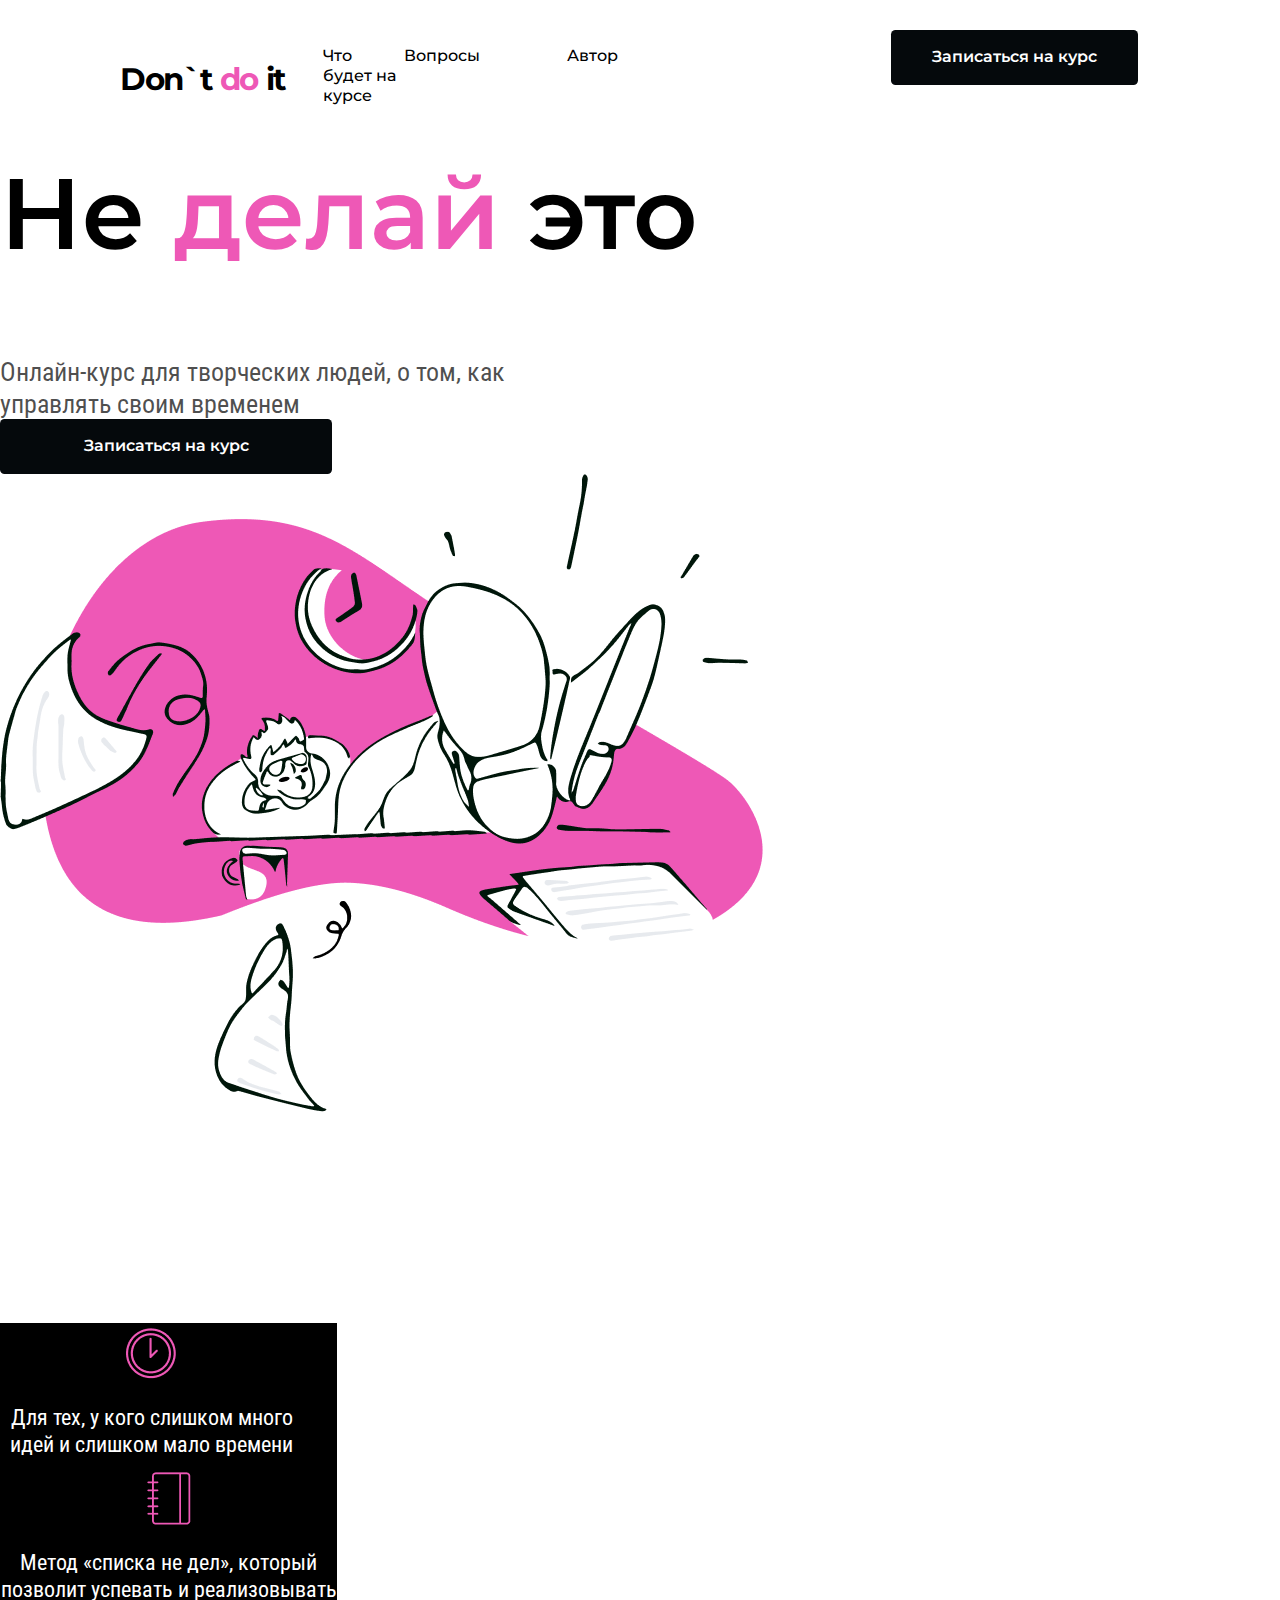
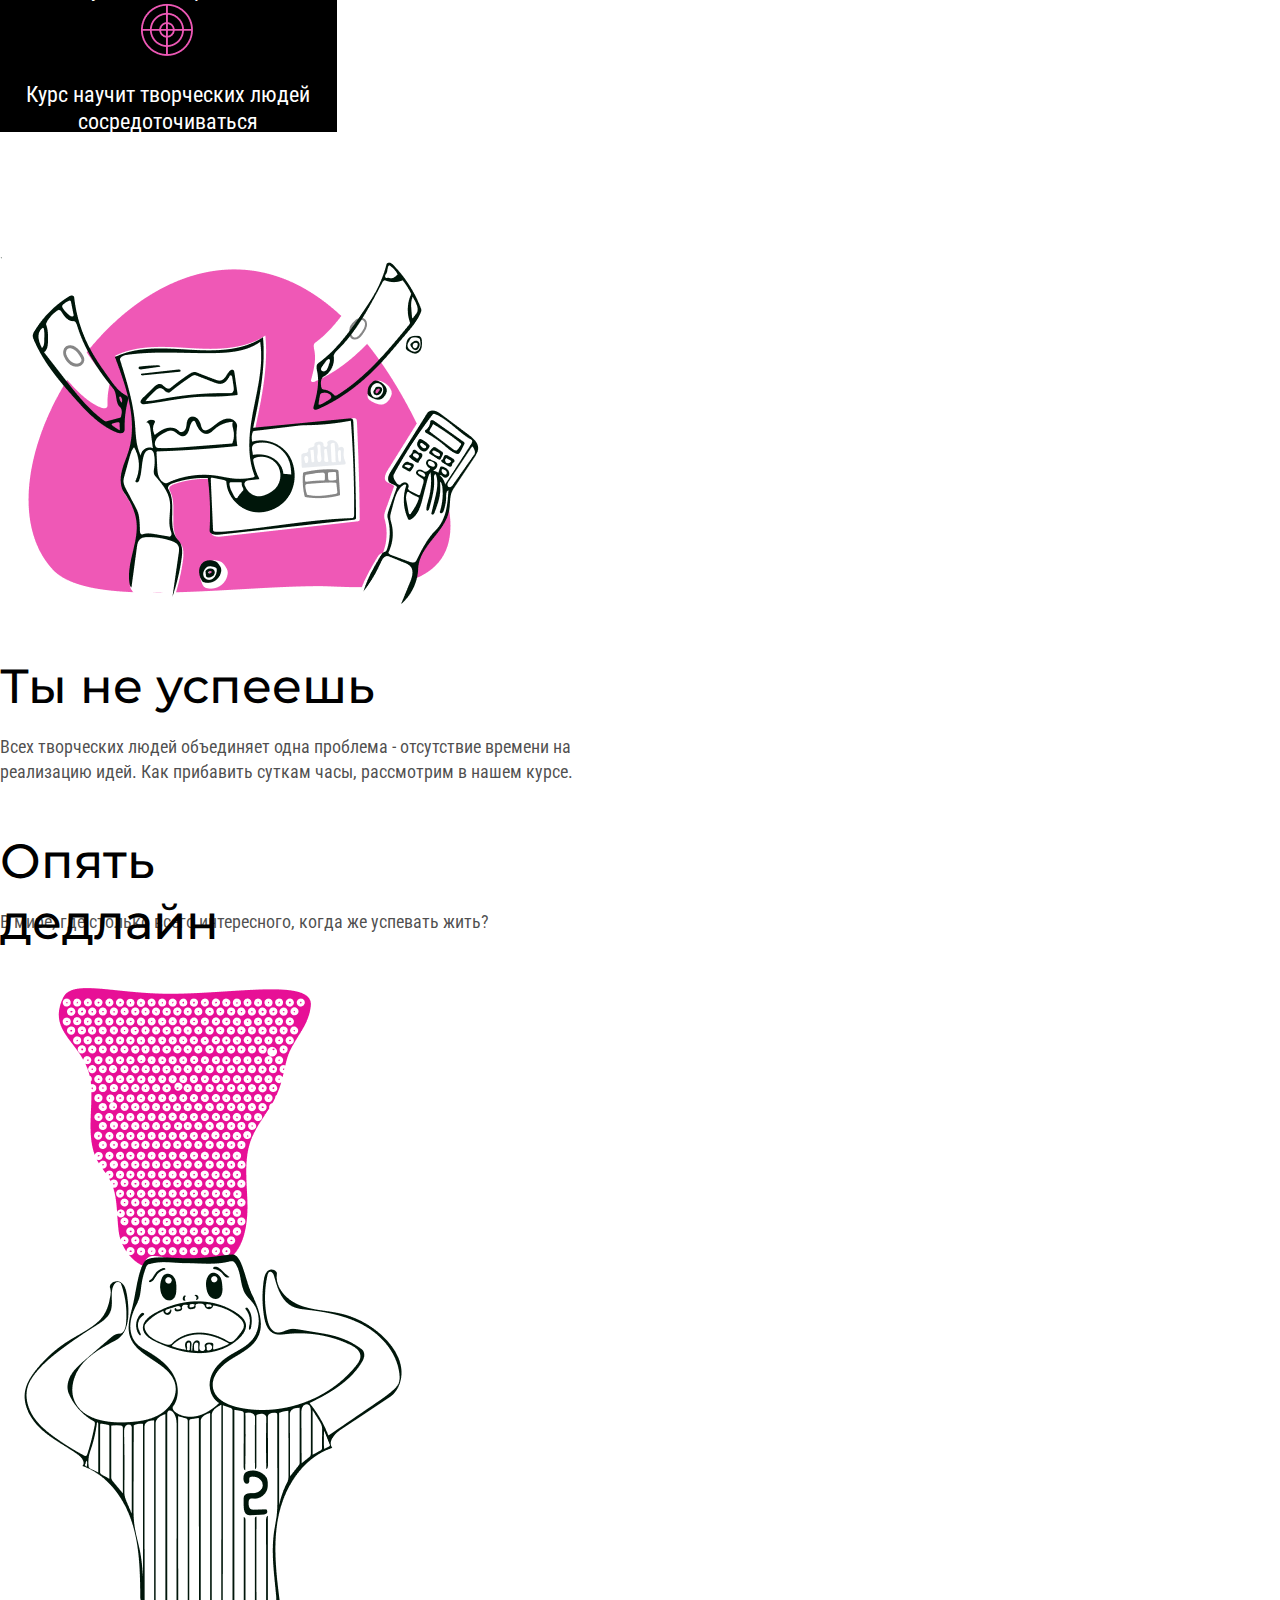
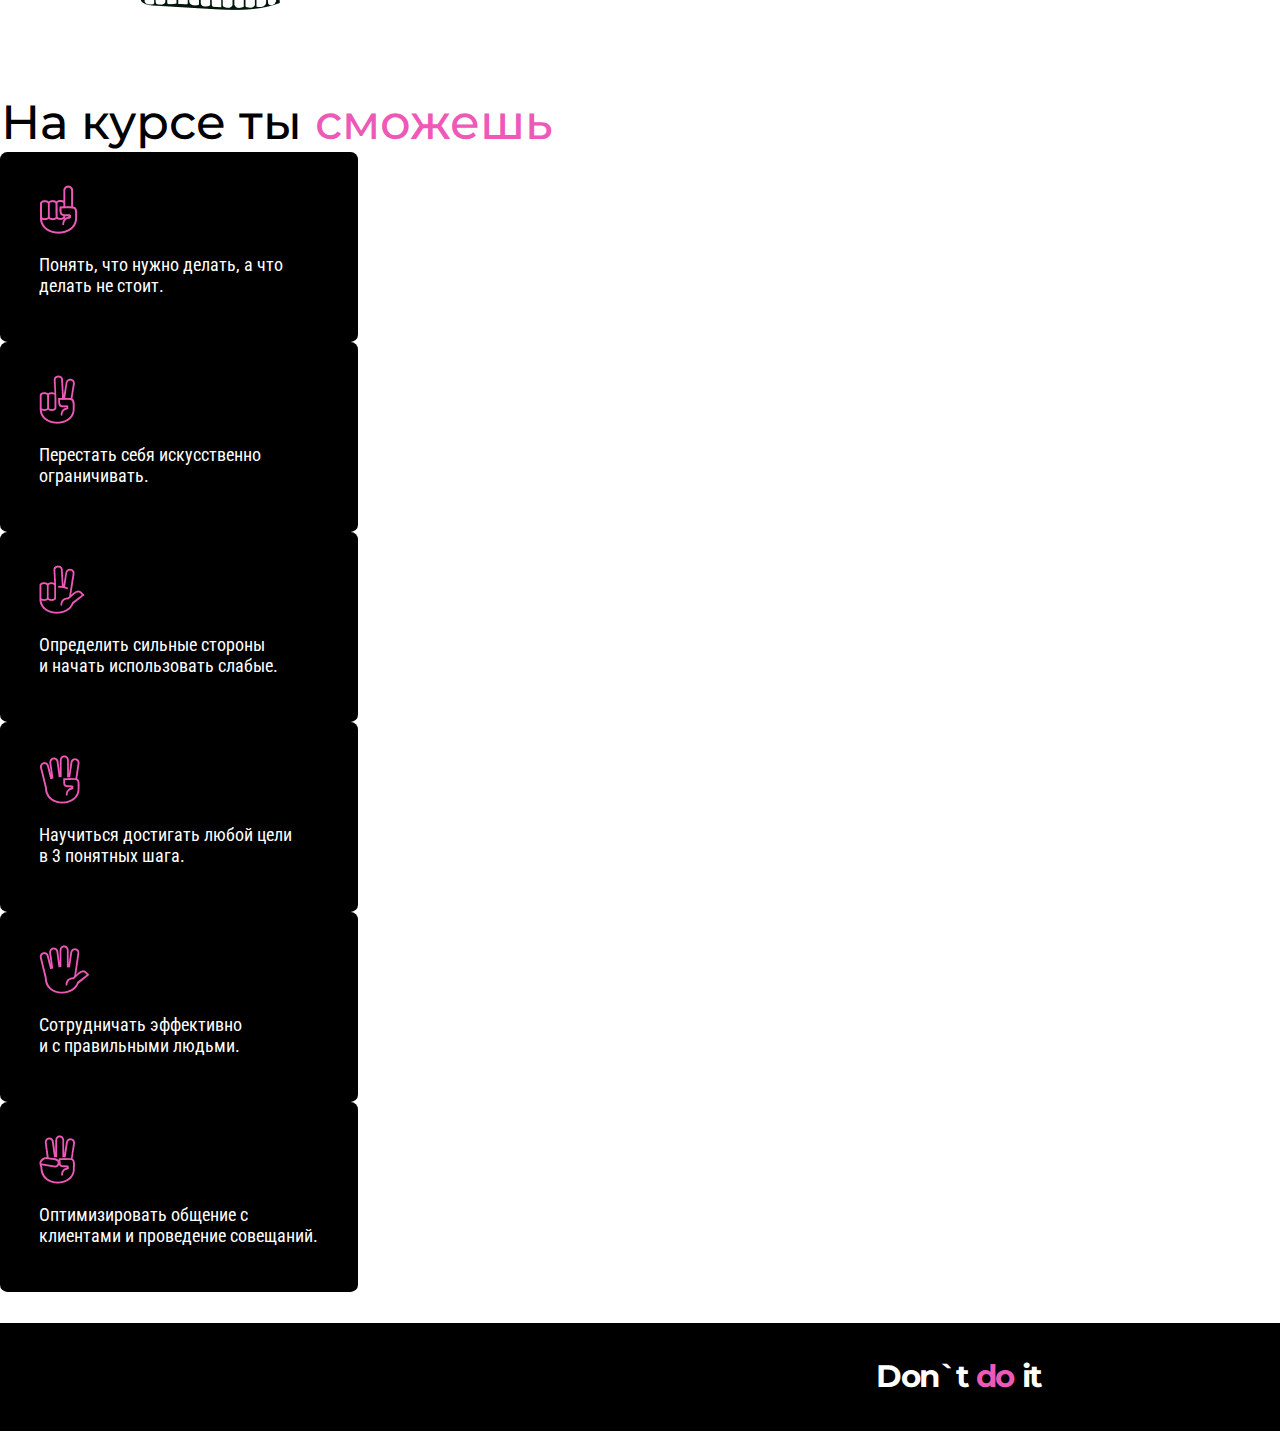
==== lw6/index.html @ 59289122 "25.03.2022" ====
<!DOCTYPE html>
<html lang="ru">
  <head>
    <title>Don't do it.</title>
    <link rel="stylesheet" href="styles/styles.css">
    <link href="https://fonts.googleapis.com/css2?family=Montserrat:wght@700&display=swap" rel="stylesheet">
    <link href="https://fonts.googleapis.com/css2?family=Montserrat:wght@600&display=swap" rel="stylesheet">
    <link href="https://fonts.googleapis.com/css2?family=Montserrat:wght@500&display=swap" rel="stylesheet">
    <link href="https://fonts.googleapis.com/css2?family=Roboto+Condensed&display=swap" rel="stylesheet">
  </head>
  <body class="celling">
    <header>
      <div class="paragraph_question">
        <p>Don`t
        <span class="pt_purple">do</span>
        it</p>
      </div>
      <div class="paragraph_links">
        <p class="paragraph_link">Что будет на курсе<span class="paragraph_link">Вопросы</span><span class="paragraph_link">Автор</span></p>
      </div>
      <div class="button_small">
        <p class="button_text">Записаться на курс</p>
      </div>
    </header>
    <div class="inviting_to_course">
      <h1>Не <span class="pt_purple">делай </span>это</h1>   
      <div class="title_descr">
        <p>Онлайн-курс для творческих людей, о том, как управлять своим временем</p>
      </div>
      <div class="button_medium">
        <p class="button_text">Записаться на курс</p>
      </div>
      <div class="done_img">
        <img src="img/Done.png" alt="Sample_image" />
      </div> 
    </div>
    <div class="who_for">
      <div class="less_time">
        <div class="tiny_image_time">
          <img src="img/Time.png" alt="Clock" />
        </div>
        <div class="tiny_text_time">
          <p>Для тех, у кого слишком много идей и слишком мало времени</p>
        </div>
      </div>
      <div class="nothingtodo_method">
        <div class="tiny_image_note">
            <img src="img/notebook.png" alt="death_note" />
          </div>
          <div class="tiny_text_method">
            <p>Метод «списка не дел», который позволит успевать и реализовывать</p>
          </div>  
      </div>
      <div class="focuson">
        <div class="tiny_image_focus">
          <img src="img/target.png" alt="target" />
        </div>
        <div class="tiny_text_focus">
          <p>Курс научит творческих людей сосредоточиваться</p>
        </div>  
      </div>
    </div>
    <div class="not_enough_time">
      <div class="finances_img">
        <img src="img/Finances.png" alt="Finances" />
      </div>
      <div class="not_enough_time_head">
        <p>Ты не успеешь</p>
      </div>
      <div class="not_enough_time_p">
        <p>
          Всех творческих людей объединяет одна проблема - отсутствие времени на реализацию идей. Как прибавить суткам часы, рассмотрим в нашем курсе.
        </p>  
      </div>
    </div>
    <div class="deadline_again">
      <div class="deadline_again_head">
        <p>Опять дедлайн</p>  
      </div>
      <div class="deadline_again_p">
        <p>
          В мире, где столько всего интересного, когда же успевать жить?
        </p>
      </div>
      <div class="mindblowing_img">
        <img src="img/Mind_Blowing.png" alt="omg" />
      </div>
    </div>
    <div class="what_will_you_gain">
      <div class="wwyg_head">
        <p>На курсе ты <span class="pt_purple">сможешь</span></p>
      </div>
      <div class="wwyg_block">
        <div class="wwyg_block_img">
          <img src="img/Hand1.png" alt="Hand1" />
        </div>
        <div class="wwyg_block_text">
          <p>Понять, что нужно делать, а что делать не стоит.</p>
        </div>  
      </div>
      <div class="wwyg_block">
        <div class="wwyg_block_img">
          <img src="img/Hand2.png" alt="Hand2" />
        </div>
        <div class="wwyg_block_text">
          <p>Перестать себя искусственно ограничивать.</p>
        </div>  
      </div>
      <div class="wwyg_block">
        <div class="wwyg_block_img">
          <img src="img/Hand3.png" alt="Hand3" />
        </div>
        <div class="wwyg_block_text">
          <p>Определить сильные стороны <br>и начать использовать слабые.</p>
        </div>  
      </div>
      <div class="wwyg_block">
        <div class="wwyg_block_img">
          <img src="img/Hand4.png" alt="Hand4" />
        </div>
        <div class="wwyg_block_text">
          <p>Научиться достигать любой цели <br>в 3 понятных шага.</p>
        </div>  
      </div>
      <div class="wwyg_block">
        <div class="wwyg_block_img">
          <img src="img/Hand5.png" alt="Hand5" />
        </div>
        <div class="wwyg_block_text">
          <p>Сотрудничать эффективно <br>и с правильными людьми.</p>
        </div>  
      </div>
      <div class="wwyg_block">
        <div class="wwyg_block_img">
          <img src="img/Hand6.png" alt="Hand6" />
        </div>
        <div class="wwyg_block_text">
          <p>Оптимизировать общение с клиентами и проведение совещаний.</p>
        </div>  
      </div>
    </div>
    <footer>
      <p class="footer_text">Don`t <span class="pt_purple">do </span>it</p>    
    </footer>
  </body>
</html>
---- lw6/styles/styles.css ----
header
{
    height: 55px;
    padding-left: 120px;
    margin-top: 30px;
    display: flex;
}

h1
{
    width: 745px;
    height: 138.31px;
    left: 0px;
    top: 0px;

    font-family: 'Montserrat';
    font-style: normal;
    font-weight: 600;
    font-size: 100px;
    line-height: 122.35%;
    /* or 122px */


color: #000000;
}

footer
{
    width: 1920px;
    height: 108px;

    background: #000000;
}

.celling
{
    max-width: 1680px;
    margin-left: auto;
    margin-right: auto;
}
.paragraph_question
{
    width: 203px;
    height: 37.69px;
    left: 0px;

    font-family: 'Montserrat';
    font-style: normal;
    font-weight: 700;
    font-size: 30.8354px;
    line-height: 122.33%;
    /* identical to box height, or 38px */

    letter-spacing: -0.045em;

    color: #000000;
}

.pt_purple
{
    color: #EE58B6; 
}

.paragraph_links
{
    display: flex;
    flex-direction: row;
    align-items: flex-start;
    padding: 0px;

    width: 469px;
    height: 20px;
}

.paragraph_link
{
    height: 110px;
    padding-right: 87px;
    display: flex;

    font-family: 'Montserrat';
    font-style: normal;
    font-weight: 500;
    font-size: 16px;
    line-height: 20px;
    /* identical to box height */

    color: #000000;
}

.button_small
{
    display: flex;
    flex-direction: row;
    justify-content: center;
    align-items: center;

    width: 247px;
    height: 55px;
    margin-left: 99px;

    background: #05090C;
    border-radius: 4.59px;
}

.button_text
{
    position: static;
    width: 167px;
    height: 17px;
    left: calc(50% - 167px/2);
    top: calc(50% - 17px/2);

    font-family: 'Montserrat';
    font-style: normal;
    font-weight: 600;
    font-size: 16px;
    line-height: 16px;
    /* identical to box height, or 103% */

    text-align: center;

    color: #FFFFFF;
}

.title_descr
{
    width: 545px;
    height: 62px;
    left: 0px;
    top: 143px;

    font-family: 'Roboto Condensed';
    font-style: normal;
    font-weight: 400;
    font-size: 26px;
    line-height: 120%;
    /* or 31px */

    color: rgba(0, 0, 0, 0.7);
}

.button_medium
{
    display: flex;
    flex-direction: row;
    justify-content: center;
    align-items: center;

    width: 332px;
    height: 55px;

    background: #05090C;
    border-radius: 4.59px;
}

.done_img
{
    width: 849px;
    height: 849px;
}

.who_for
{
    background-color: #000000;
    width: 337px;
}

.tiny_image_time
{
    width: 60px;
    height: 60px;
    padding-left: 121px;
}

.tiny_image_note
{
    width: 60px;
    height: 60px;
    padding-left: 137.95px;
}

.tiny_image_focus
{
    width: 60px;
    height: 60px;
    padding-left: 137.05px;
}

.tiny_text_time
{
    width: 303px;
    height: 52px;
    left: -9px;
    top: 80px;

    font-family: 'Roboto Condensed';
    font-style: normal;
    font-weight: 400;
    font-size: 22px;
    line-height: 120%;
    /* or 26px */

    text-align: center;

    color: #FFFFFF;
}

.tiny_text_method
{
    width: 337px;
    height: 52px;
    left: 0px;
    top: 80px;

    font-family: 'Roboto Condensed';
    font-style: normal;
    font-weight: 400;
    font-size: 22px;
    line-height: 120%;
    /* or 26px */

    text-align: center;

    color: #FFFFFF;
}

.tiny_text_focus
{
    width: 336.95px;
    height: 52px;
    left: -22px;
    top: 80px;

    font-family: 'Roboto Condensed';
    font-style: normal;
    font-weight: 400;
    font-size: 22px;
    line-height: 120%;
    /* or 26px */

    text-align: center;

    color: #FFFFFF;
}

.less_time
{
    width: 285px;
    height: 145px;
}

.nothingtodo_method
{
    width: 337px;
    height: 132px;
}

.focuson
{
    width: 293px;
    height: 132px;
}

.not_enough_time
{
    width: 1136px;
}

.finances_img
{
    width: 510px;
    height: 476px;
}

.not_enough_time_head
{
    width: 376px;
    height: 61px;

    font-family: 'Montserrat';
    font-style: normal;
    font-weight: 500;
    font-size: 48px;
    line-height: 126.06%;
    /* identical to box height, or 61px */


    color: #000000;
    
}

.not_enough_time_p
{
    width: 574px;
    height: 48px;

    font-family: 'Roboto Condensed';
    font-style: normal;
    font-weight: 400;
    font-size: 18px;
    line-height: 135%;
    /* or 24px */


    color: rgba(0, 0, 0, 0.7);

}

.deadline_again
{
    width: 1135px;
}

.deadline_again_head
{
    width: 386px;
    height: 61px;

    font-family: 'Montserrat';
    font-style: normal;
    font-weight: 500;
    font-size: 48px;
    line-height: 126.06%;
    /* identical to box height, or 61px */


    color: #000000;
}

.deadline_again_p
{
    width: 574px;
    height: 44px;

    font-family: 'Roboto Condensed';
    font-style: normal;
    font-weight: 400;
    font-size: 18px;
    line-height: 135%;
    /* or 24px */


    color: rgba(0, 0, 0, 0.7);
}

.mindblowing_img
{   
    width: 504px;
    height: 691px;    
}

.what_will_you_gain
{
    width: 1135px;
}

.wwyg_head
{
    width: 553px;
    height: 59px;

    font-family: 'Montserrat';
    font-style: normal;
    font-weight: 500;
    font-size: 48px;
    line-height: 59px;
    /* identical to box height */

    text-align: center;

    color: #000000;
}

.wwyg_block
{
    width: 358px;
    height: 190px;

    background: #000000;
    border-radius: 7.35723px;
}

.wwyg_block_img
{
    width: 37.16px;
    height: 48px;
    padding-left: 39.35px;
    padding-top: 32.36px;
}

.wwyg_block_text
{
    width: 289.77px;
    height: 51.5px;
    padding-left: 39.25px;
    margin-top: 20.87px;

    font-family: 'Roboto Condensed';
    font-style: normal;
    font-weight: 400;
    font-size: 18px;
    line-height: 21px;

    color: #FFFFFF;
}

.footer_text
{
    width: 167px;
    height: 48px;
    padding-left: 876px;
    padding-top: 35px;

    font-family: 'Montserrat';
    font-style: normal;
    font-weight: 700;
    font-size: 30.8354px;
    line-height: 122.33%;
    /* identical to box height, or 38px */

    letter-spacing: -0.045em;

    color: #FFFFFF;

}
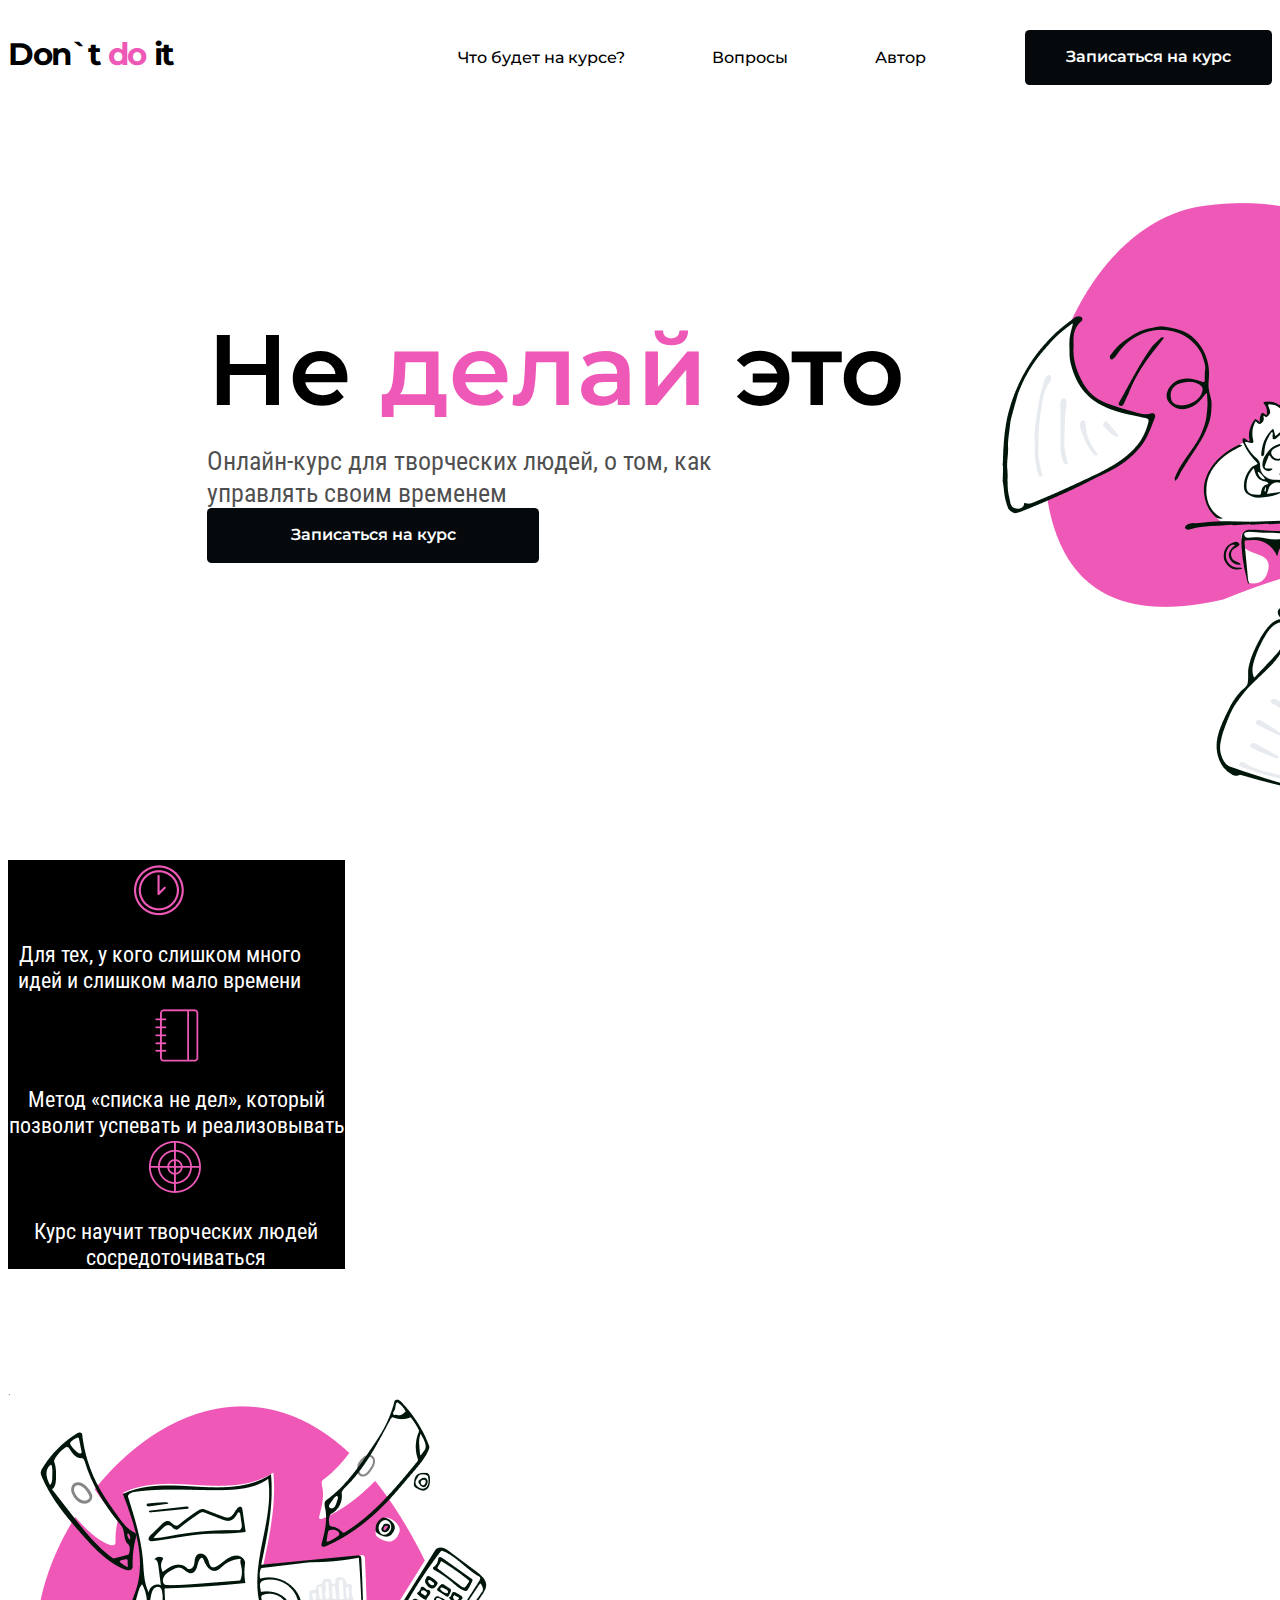
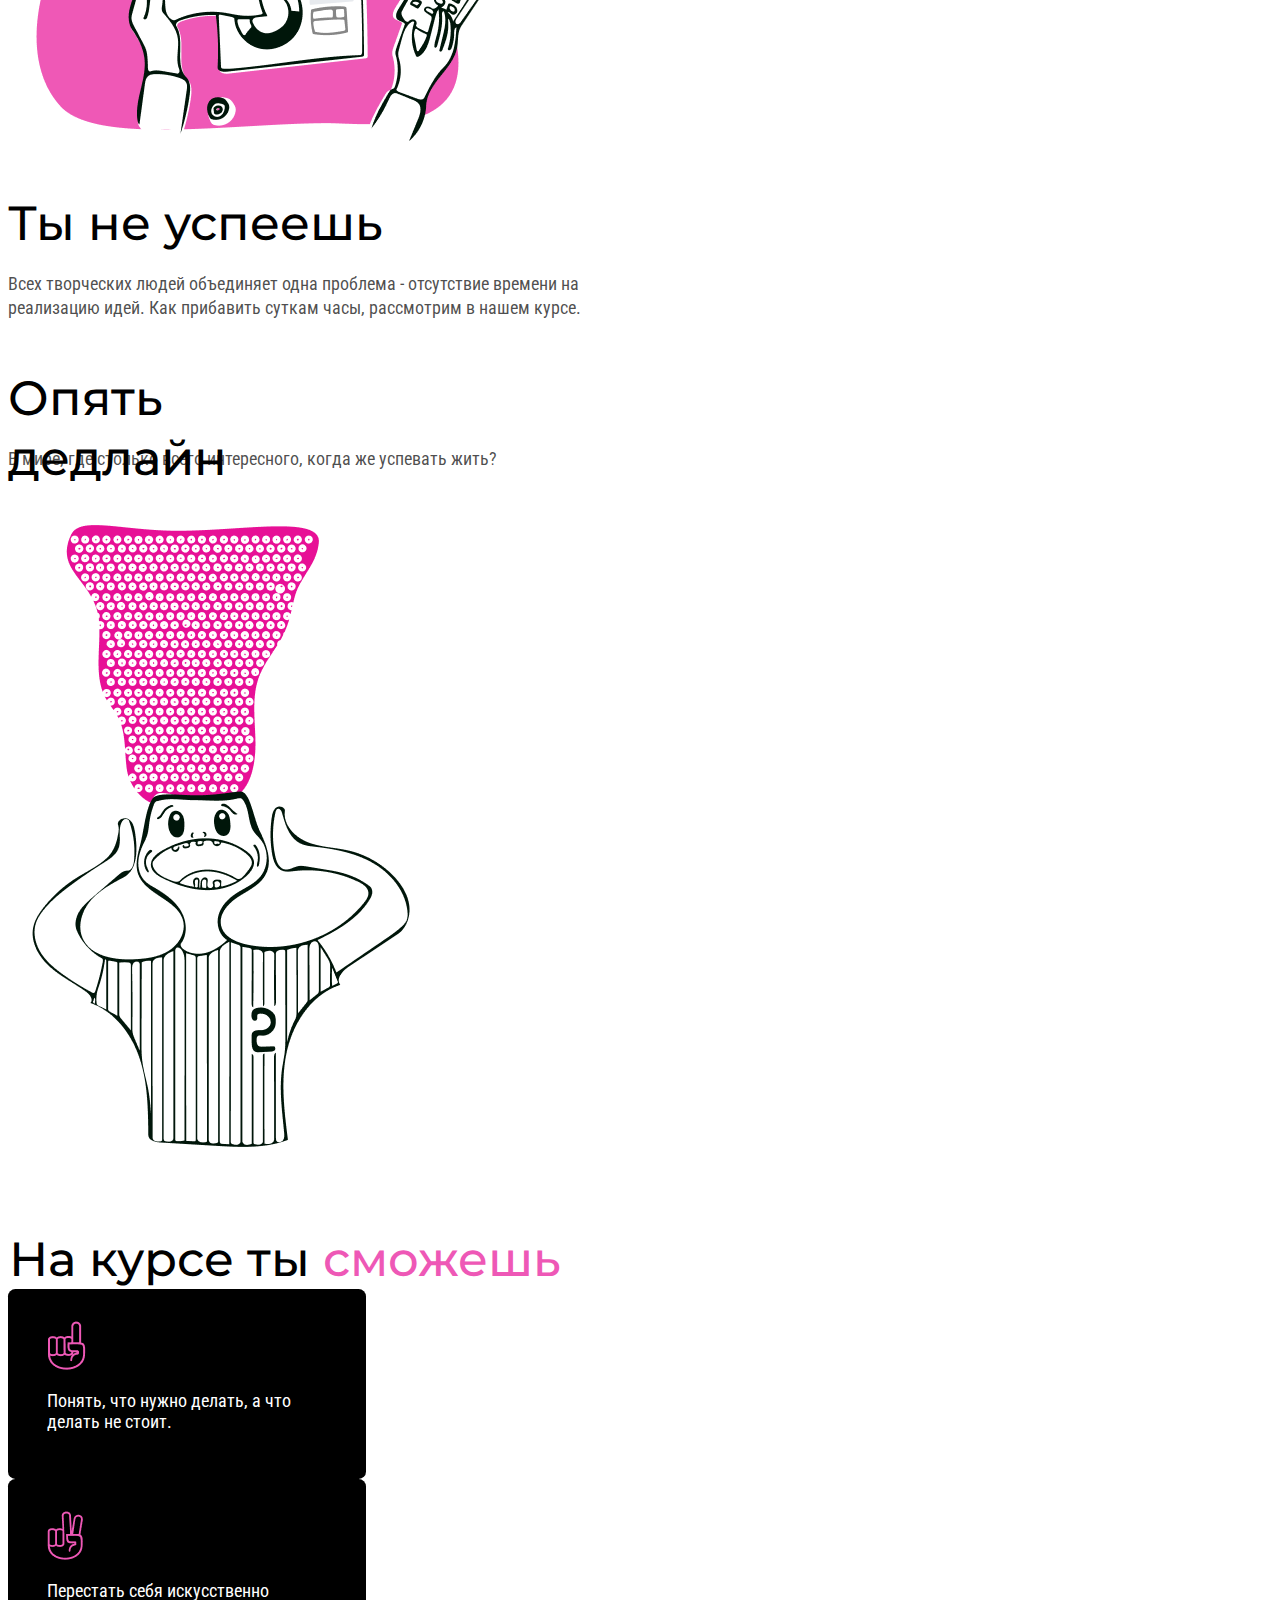
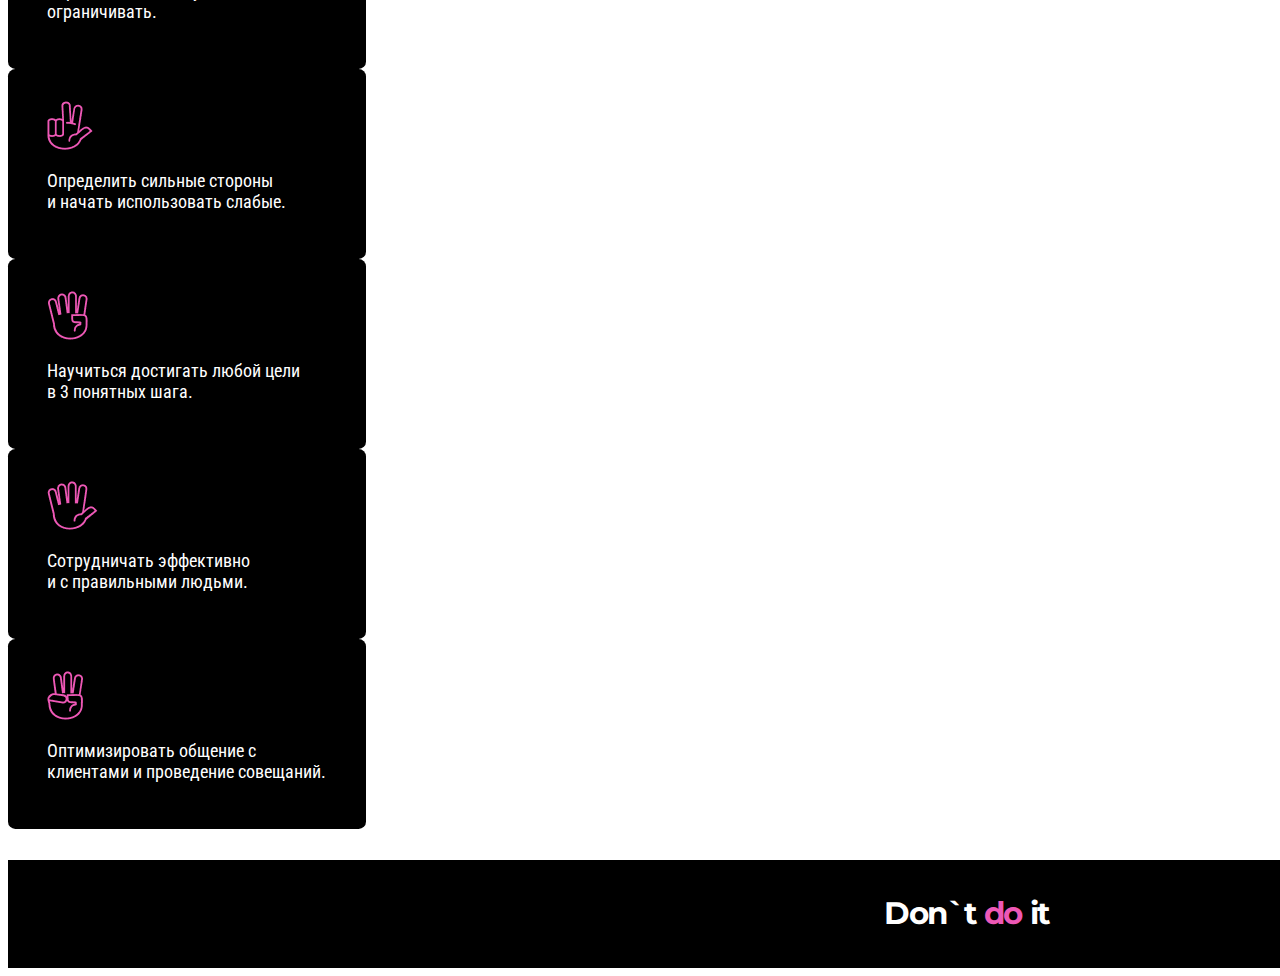
==== commit c0445748: "25.03.2022" ====
--- a/lw6/index.html
+++ b/lw6/index.html
@@ -8,27 +8,29 @@
     <link href="https://fonts.googleapis.com/css2?family=Montserrat:wght@500&display=swap" rel="stylesheet">
     <link href="https://fonts.googleapis.com/css2?family=Roboto+Condensed&display=swap" rel="stylesheet">
   </head>
-  <body class="celling">
-    <header>
-      <div class="paragraph_question">
-        <p>Don`t
-        <span class="pt_purple">do</span>
-        it</p>
+  <body>
+    <header class="celling">
+      <div class="paragraph_question_wrap">
+        <p class="paragraph_question">Don`t&NonBreakingSpace;<span class="pt_purple">do</span>&NonBreakingSpace;it</p>
       </div>
       <div class="paragraph_links">
-        <p class="paragraph_link">Что будет на курсе<span class="paragraph_link">Вопросы</span><span class="paragraph_link">Автор</span></p>
+        <span class="paragraph_link">Что будет на курсе?</span>
+        <span class="paragraph_link">Вопросы</span>
+        <span class="paragraph_link">Автор</span>
       </div>
       <div class="button_small">
         <p class="button_text">Записаться на курс</p>
       </div>
     </header>
     <div class="inviting_to_course">
-      <h1>Не <span class="pt_purple">делай </span>это</h1>   
-      <div class="title_descr">
-        <p>Онлайн-курс для творческих людей, о том, как управлять своим временем</p>
-      </div>
-      <div class="button_medium">
-        <p class="button_text">Записаться на курс</p>
+      <div class="itc_text_wrap">
+        <h1>Не <span class="pt_purple">делай </span>это</h1>   
+        <div class="title_descr">
+          <p class="no_margin">Онлайн-курс для творческих людей, о том, как управлять своим временем</p>
+        </div>
+        <div class="button_medium">
+          <p class="button_text">Записаться на курс</p>
+        </div>
       </div>
       <div class="done_img">
         <img src="img/Done.png" alt="Sample_image" />
--- a/lw6/styles/styles.css
+++ b/lw6/styles/styles.css
@@ -1,7 +1,6 @@
 header
 {
     height: 55px;
-    padding-left: 120px;
     margin-top: 30px;
     display: flex;
 }
@@ -10,8 +9,9 @@
 {
     width: 745px;
     height: 138.31px;
-    left: 0px;
+    left: 5px;
     top: 0px;
+    margin-bottom: 0px;
 
     font-family: 'Montserrat';
     font-style: normal;
@@ -38,11 +38,21 @@
     margin-left: auto;
     margin-right: auto;
 }
+
+.no_margin
+{
+    margin-top: 0px;
+    margin-bottom: 0px;
+    margin-left: 0px;
+    margin-right: 0px;
+}
 .paragraph_question
 {
     width: 203px;
     height: 37.69px;
+    margin-top: 6px;
     left: 0px;
+    display: flex;
 
     font-family: 'Montserrat';
     font-style: normal;
@@ -65,17 +75,19 @@
 {
     display: flex;
     flex-direction: row;
+    flex-wrap: wrap;
     align-items: flex-start;
     padding: 0px;
-
-    width: 469px;
-    height: 20px;
+    margin-left: auto;
+    margin-top: auto;
+    margin-bottom: auto;
 }
 
 .paragraph_link
 {
     height: 110px;
     padding-right: 87px;
+    padding-top: 18px;
     display: flex;
 
     font-family: 'Montserrat';
@@ -97,7 +109,7 @@
 
     width: 247px;
     height: 55px;
-    margin-left: 99px;
+    margin-left: 12px;
 
     background: #05090C;
     border-radius: 4.59px;
@@ -123,6 +135,22 @@
     color: #FFFFFF;
 }
 
+.inviting_to_course
+{
+    width: 1580px;
+    height: 732px;
+    padding-left: 178px;
+    padding-top: 43px;
+    display: flex;
+}
+
+.itc_text_wrap
+{
+    padding-top: 113px;
+    padding-left: 21px;
+    margin-right: 50.43px;
+}
+
 .title_descr
 {
     width: 545px;
@@ -158,6 +186,9 @@
 {
     width: 849px;
     height: 849px;
+    padding-top: 30.35px;
+    padding-right: 43.43px;
+
 }
 
 .who_for
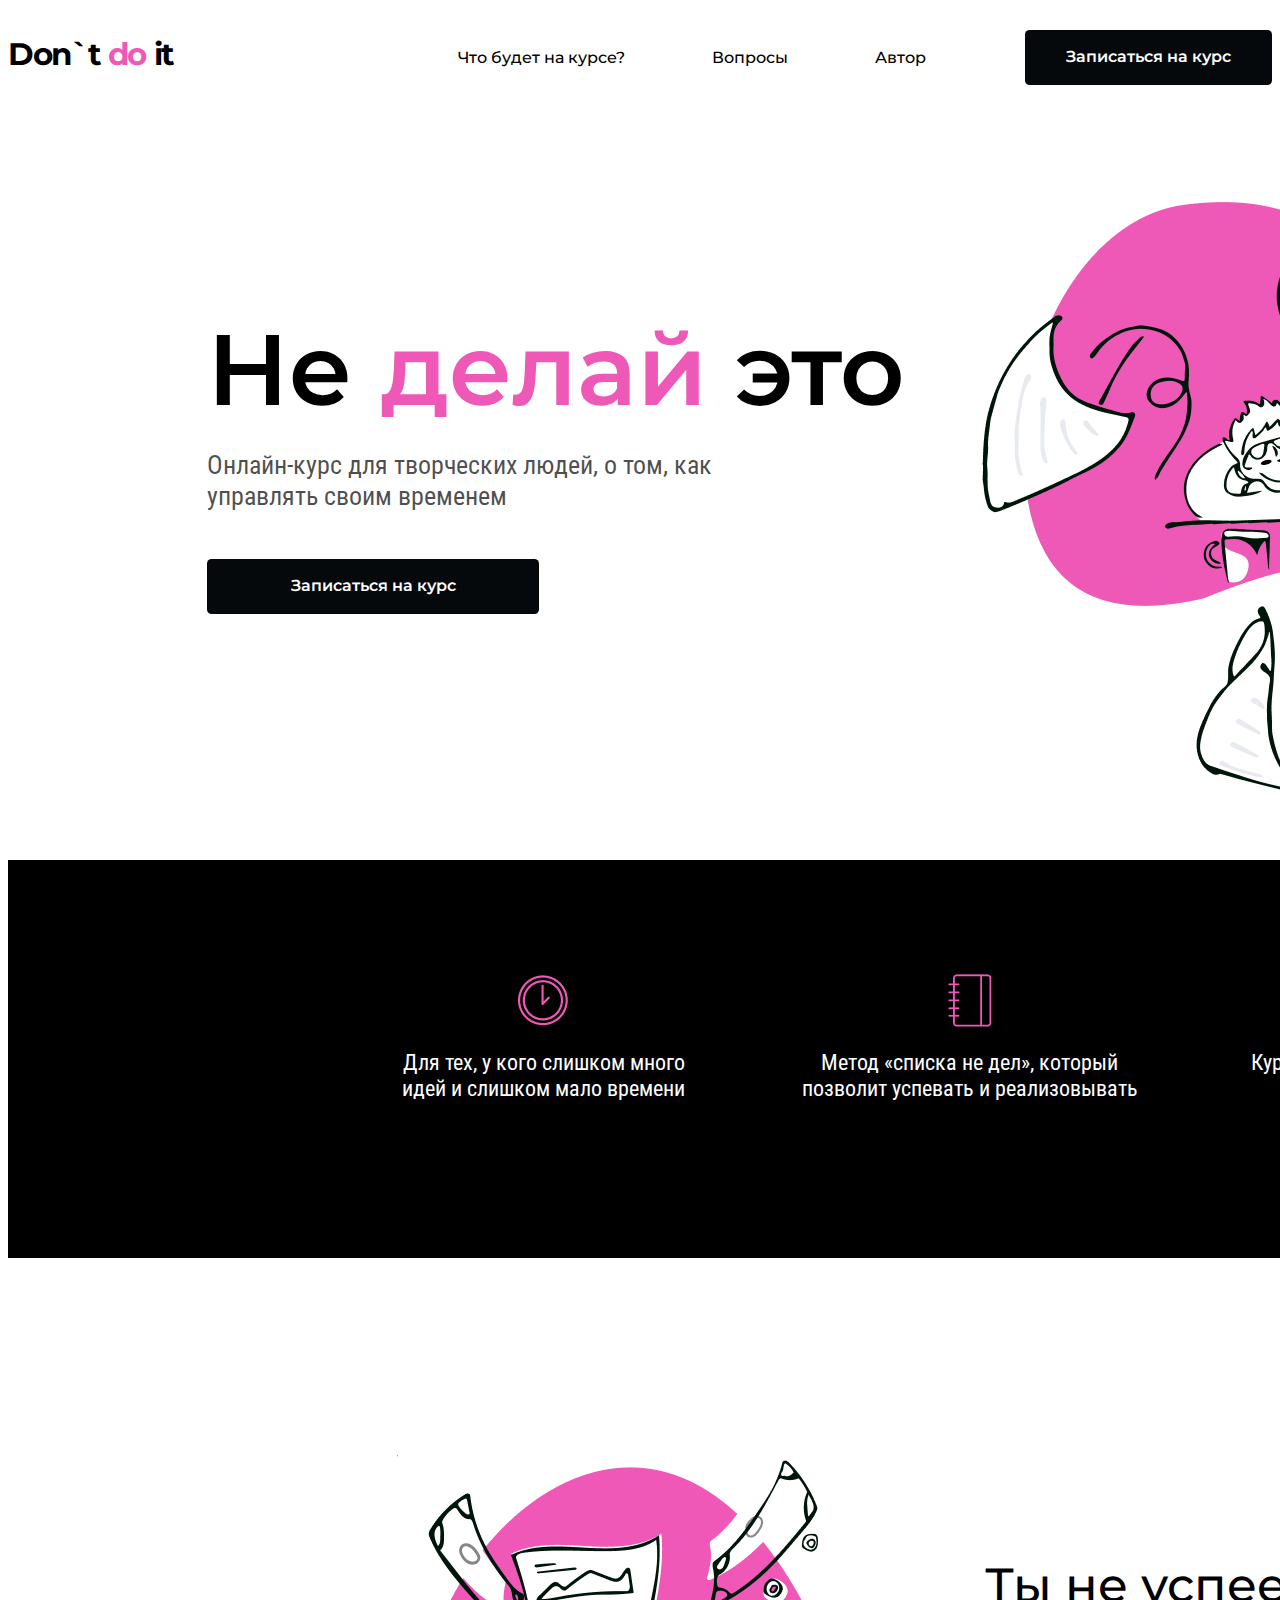
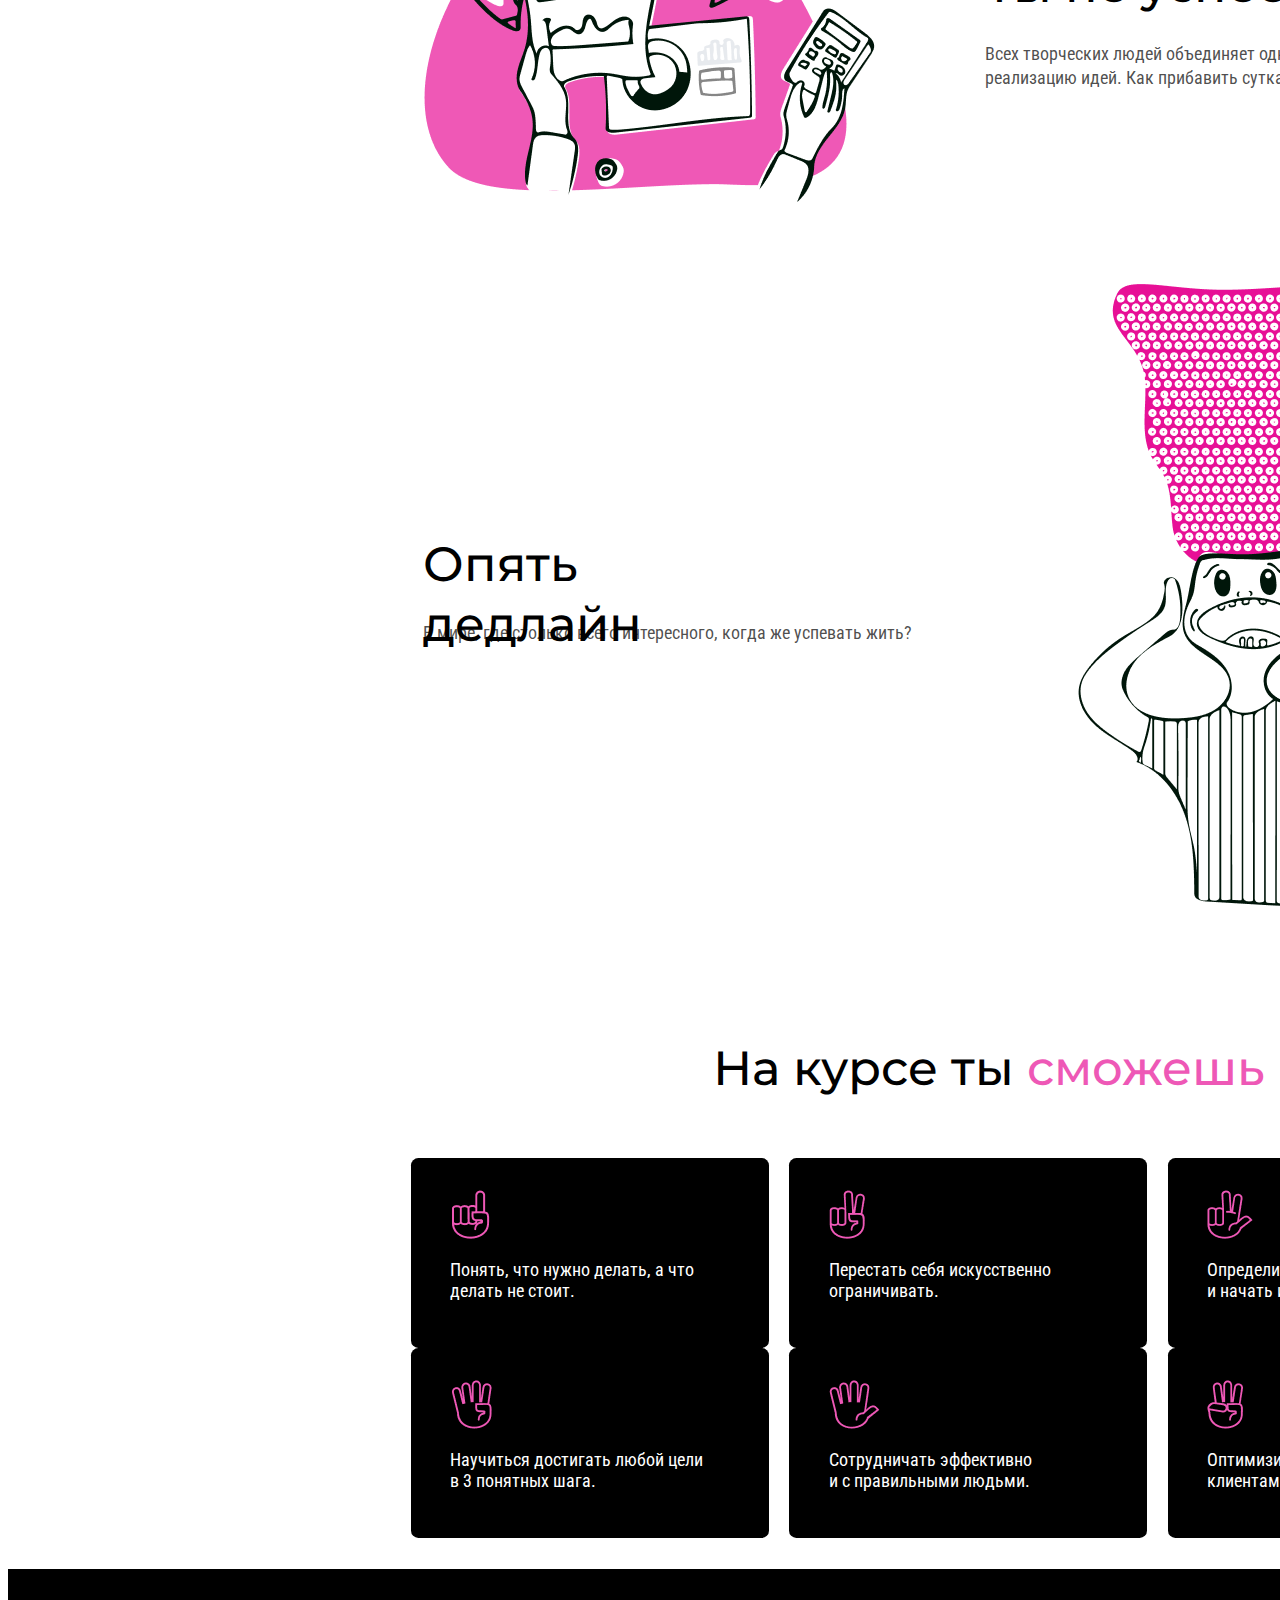
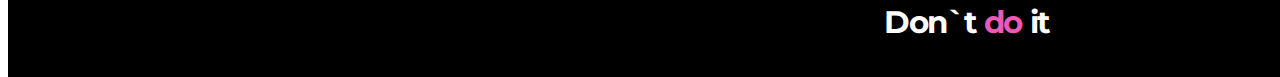
==== commit bbf7bb9f: "31.03.2022" ====
--- a/lw6/index.html
+++ b/lw6/index.html
@@ -37,52 +37,58 @@
       </div> 
     </div>
     <div class="who_for">
-      <div class="less_time">
-        <div class="tiny_image_time">
-          <img src="img/Time.png" alt="Clock" />
+      <div class="methods_wrap">
+        <div class="less_time">
+          <div class="tiny_image_time">
+            <img src="img/Time.png" alt="Clock" />
+          </div>
+          <div class="tiny_text_time">
+            <p class="no_margin">Для тех, у кого слишком много идей и слишком мало времени</p>
+          </div>
         </div>
-        <div class="tiny_text_time">
-          <p>Для тех, у кого слишком много идей и слишком мало времени</p>
+        <div class="nothingtodo_method">
+          <div class="tiny_image_note">
+              <img src="img/notebook.png" alt="death_note" />
+            </div>
+            <div class="tiny_text_method">
+              <p class="no_margin">Метод «списка не дел», который позволит успевать и реализовывать</p>
+            </div>  
         </div>
-      </div>
-      <div class="nothingtodo_method">
-        <div class="tiny_image_note">
-            <img src="img/notebook.png" alt="death_note" />
+        <div class="focuson">
+          <div class="tiny_image_focus">
+            <img src="img/target.png" alt="target" />
           </div>
-          <div class="tiny_text_method">
-            <p>Метод «списка не дел», который позволит успевать и реализовывать</p>
+          <div class="tiny_text_focus">
+            <p class="no_margin">Курс научит творческих людей сосредоточиваться</p>
           </div>  
-      </div>
-      <div class="focuson">
-        <div class="tiny_image_focus">
-          <img src="img/target.png" alt="target" />
         </div>
-        <div class="tiny_text_focus">
-          <p>Курс научит творческих людей сосредоточиваться</p>
-        </div>  
       </div>
     </div>
     <div class="not_enough_time">
       <div class="finances_img">
         <img src="img/Finances.png" alt="Finances" />
       </div>
-      <div class="not_enough_time_head">
-        <p>Ты не успеешь</p>
-      </div>
-      <div class="not_enough_time_p">
-        <p>
-          Всех творческих людей объединяет одна проблема - отсутствие времени на реализацию идей. Как прибавить суткам часы, рассмотрим в нашем курсе.
-        </p>  
+      <div class="net_text_wrap">
+        <div class="not_enough_time_head">
+          <p>Ты не успеешь</p>
+        </div>
+        <div class="not_enough_time_p">
+          <p class="no_margin">
+            Всех творческих людей объединяет одна проблема - отсутствие времени на реализацию идей. Как прибавить суткам часы, рассмотрим в нашем курсе.
+          </p>  
+        </div>
       </div>
     </div>
     <div class="deadline_again">
-      <div class="deadline_again_head">
-        <p>Опять дедлайн</p>  
-      </div>
-      <div class="deadline_again_p">
-        <p>
-          В мире, где столько всего интересного, когда же успевать жить?
-        </p>
+      <div class="da_text_wrap">
+        <div class="deadline_again_head">
+          <p class="no_margin">Опять дедлайн</p>  
+        </div>
+        <div class="deadline_again_p">
+          <p>
+            В мире, где столько всего интересного, когда же успевать жить?
+          </p>
+        </div>
       </div>
       <div class="mindblowing_img">
         <img src="img/Mind_Blowing.png" alt="omg" />
@@ -92,53 +98,59 @@
       <div class="wwyg_head">
         <p>На курсе ты <span class="pt_purple">сможешь</span></p>
       </div>
-      <div class="wwyg_block">
-        <div class="wwyg_block_img">
-          <img src="img/Hand1.png" alt="Hand1" />
+      <div class="wwyg_blocks_wrap">
+        <div class="wwyg_blocks_wrap_3">
+          <div class="wwyg_block">
+            <div class="wwyg_block_img">
+              <img src="img/Hand1.png" alt="Hand1" />
+            </div>
+            <div class="wwyg_block_text">
+              <p>Понять, что нужно делать, а что делать не стоит.</p>
+            </div>  
+          </div>
+          <div class="wwyg_block">
+            <div class="wwyg_block_img">
+              <img src="img/Hand2.png" alt="Hand2" />
+            </div>
+            <div class="wwyg_block_text">
+              <p>Перестать себя искусственно ограничивать.</p>
+            </div>  
+          </div>
+          <div class="wwyg_block">
+            <div class="wwyg_block_img">
+              <img src="img/Hand3.png" alt="Hand3" />
+            </div>
+            <div class="wwyg_block_text">
+              <p>Определить сильные стороны <br>и начать использовать слабые.</p>
+            </div>  
+          </div>
         </div>
-        <div class="wwyg_block_text">
-          <p>Понять, что нужно делать, а что делать не стоит.</p>
-        </div>  
-      </div>
-      <div class="wwyg_block">
-        <div class="wwyg_block_img">
-          <img src="img/Hand2.png" alt="Hand2" />
+        <div class="wwyg_blocks_wrap_3">
+          <div class="wwyg_block">
+            <div class="wwyg_block_img">
+              <img src="img/Hand4.png" alt="Hand4" />
+            </div>
+            <div class="wwyg_block_text">
+              <p>Научиться достигать любой цели <br>в 3 понятных шага.</p>
+            </div>  
+          </div>
+          <div class="wwyg_block">
+            <div class="wwyg_block_img">
+              <img src="img/Hand5.png" alt="Hand5" />
+            </div>
+            <div class="wwyg_block_text">
+              <p>Сотрудничать эффективно <br>и с правильными людьми.</p>
+            </div>  
+          </div>
+          <div class="wwyg_block">
+            <div class="wwyg_block_img">
+              <img src="img/Hand6.png" alt="Hand6" />
+            </div>
+            <div class="wwyg_block_text">
+              <p>Оптимизировать общение с клиентами и проведение совещаний.</p>
+            </div>  
+          </div>
         </div>
-        <div class="wwyg_block_text">
-          <p>Перестать себя искусственно ограничивать.</p>
-        </div>  
-      </div>
-      <div class="wwyg_block">
-        <div class="wwyg_block_img">
-          <img src="img/Hand3.png" alt="Hand3" />
-        </div>
-        <div class="wwyg_block_text">
-          <p>Определить сильные стороны <br>и начать использовать слабые.</p>
-        </div>  
-      </div>
-      <div class="wwyg_block">
-        <div class="wwyg_block_img">
-          <img src="img/Hand4.png" alt="Hand4" />
-        </div>
-        <div class="wwyg_block_text">
-          <p>Научиться достигать любой цели <br>в 3 понятных шага.</p>
-        </div>  
-      </div>
-      <div class="wwyg_block">
-        <div class="wwyg_block_img">
-          <img src="img/Hand5.png" alt="Hand5" />
-        </div>
-        <div class="wwyg_block_text">
-          <p>Сотрудничать эффективно <br>и с правильными людьми.</p>
-        </div>  
-      </div>
-      <div class="wwyg_block">
-        <div class="wwyg_block_img">
-          <img src="img/Hand6.png" alt="Hand6" />
-        </div>
-        <div class="wwyg_block_text">
-          <p>Оптимизировать общение с клиентами и проведение совещаний.</p>
-        </div>  
       </div>
     </div>
     <footer>
--- a/lw6/styles/styles.css
+++ b/lw6/styles/styles.css
@@ -1,3 +1,9 @@
+body
+{
+    margin-top: 0px;
+    margin-bottom: 0px;
+}
+
 header
 {
     height: 55px;
@@ -148,15 +154,14 @@
 {
     padding-top: 113px;
     padding-left: 21px;
-    margin-right: 50.43px;
 }
 
 .title_descr
 {
     width: 545px;
     height: 62px;
-    left: 0px;
-    top: 143px;
+    margin-top: 3.43px;
+    padding-bottom: 47.43px;
 
     font-family: 'Roboto Condensed';
     font-style: normal;
@@ -186,15 +191,17 @@
 {
     width: 849px;
     height: 849px;
-    padding-top: 30.35px;
-    padding-right: 43.43px;
+    padding-top: 29.35px;
+    padding-left: 30.43px;
 
 }
 
 .who_for
 {
     background-color: #000000;
-    width: 337px;
+    width: 1920px;
+    height: 398px;
+    margin: 0 auto;
 }
 
 .tiny_image_time
@@ -222,8 +229,8 @@
 {
     width: 303px;
     height: 52px;
-    left: -9px;
-    top: 80px;
+    margin-top: 20px;
+    
 
     font-family: 'Roboto Condensed';
     font-style: normal;
@@ -241,8 +248,8 @@
 {
     width: 337px;
     height: 52px;
-    left: 0px;
-    top: 80px;
+    margin-top: 20px;
+    
 
     font-family: 'Roboto Condensed';
     font-style: normal;
@@ -260,8 +267,8 @@
 {
     width: 336.95px;
     height: 52px;
-    left: -22px;
-    top: 80px;
+    margin-top: 20px;
+    
 
     font-family: 'Roboto Condensed';
     font-style: normal;
@@ -275,33 +282,49 @@
     color: #FFFFFF;
 }
 
+.methods_wrap
+{
+    padding: 110px 367px 0 384px;
+    display: flex;
+}
+
 .less_time
 {
-    width: 285px;
     height: 145px;
+    margin: 0 auto;
+    margin-left: 0px;
 }
 
 .nothingtodo_method
 {
-    width: 337px;
     height: 132px;
+    margin: 0 75px 0 95px;
 }
 
 .focuson
 {
-    width: 293px;
     height: 132px;
+    margin: 0 auto;
+    margin-right: 0px;
 }
 
 .not_enough_time
 {
     width: 1136px;
+    margin: 0 391px 0 388px;
+    padding-top: 72px;
+    display: flex;
 }
 
 .finances_img
 {
     width: 510px;
     height: 476px;
+}
+
+.net_text_wrap
+{
+    margin: 177.03px 0 160px 79px;
 }
 
 .not_enough_time_head
@@ -325,6 +348,7 @@
 {
     width: 574px;
     height: 48px;
+    margin-top: 25.97px;
 
     font-family: 'Roboto Condensed';
     font-style: normal;
@@ -341,6 +365,13 @@
 .deadline_again
 {
     width: 1135px;
+    margin: 0 391px 0 385px;
+    display: flex;
+}
+
+.da_text_wrap
+{
+    margin: 283.98px 57px 275.93px 30px;
 }
 
 .deadline_again_head
@@ -363,6 +394,7 @@
 {
     width: 574px;
     height: 44px;
+    margin-top: 26.09px;
 
     font-family: 'Roboto Condensed';
     font-style: normal;
@@ -384,12 +416,14 @@
 .what_will_you_gain
 {
     width: 1135px;
+    margin: 98px 392px 0px 393px;
 }
 
 .wwyg_head
 {
     width: 553px;
     height: 59px;
+    margin: 0 250px 60px 311px;
 
     font-family: 'Montserrat';
     font-style: normal;
@@ -403,10 +437,21 @@
     color: #000000;
 }
 
+.wwyg_blocks_wrap
+{
+    width: 1135px; 
+}
+
+.wwyg_blocks_wrap_3
+{
+    display: flex;
+}
+
 .wwyg_block
 {
     width: 358px;
     height: 190px;
+    margin: 0 auto;
 
     background: #000000;
     border-radius: 7.35723px;
